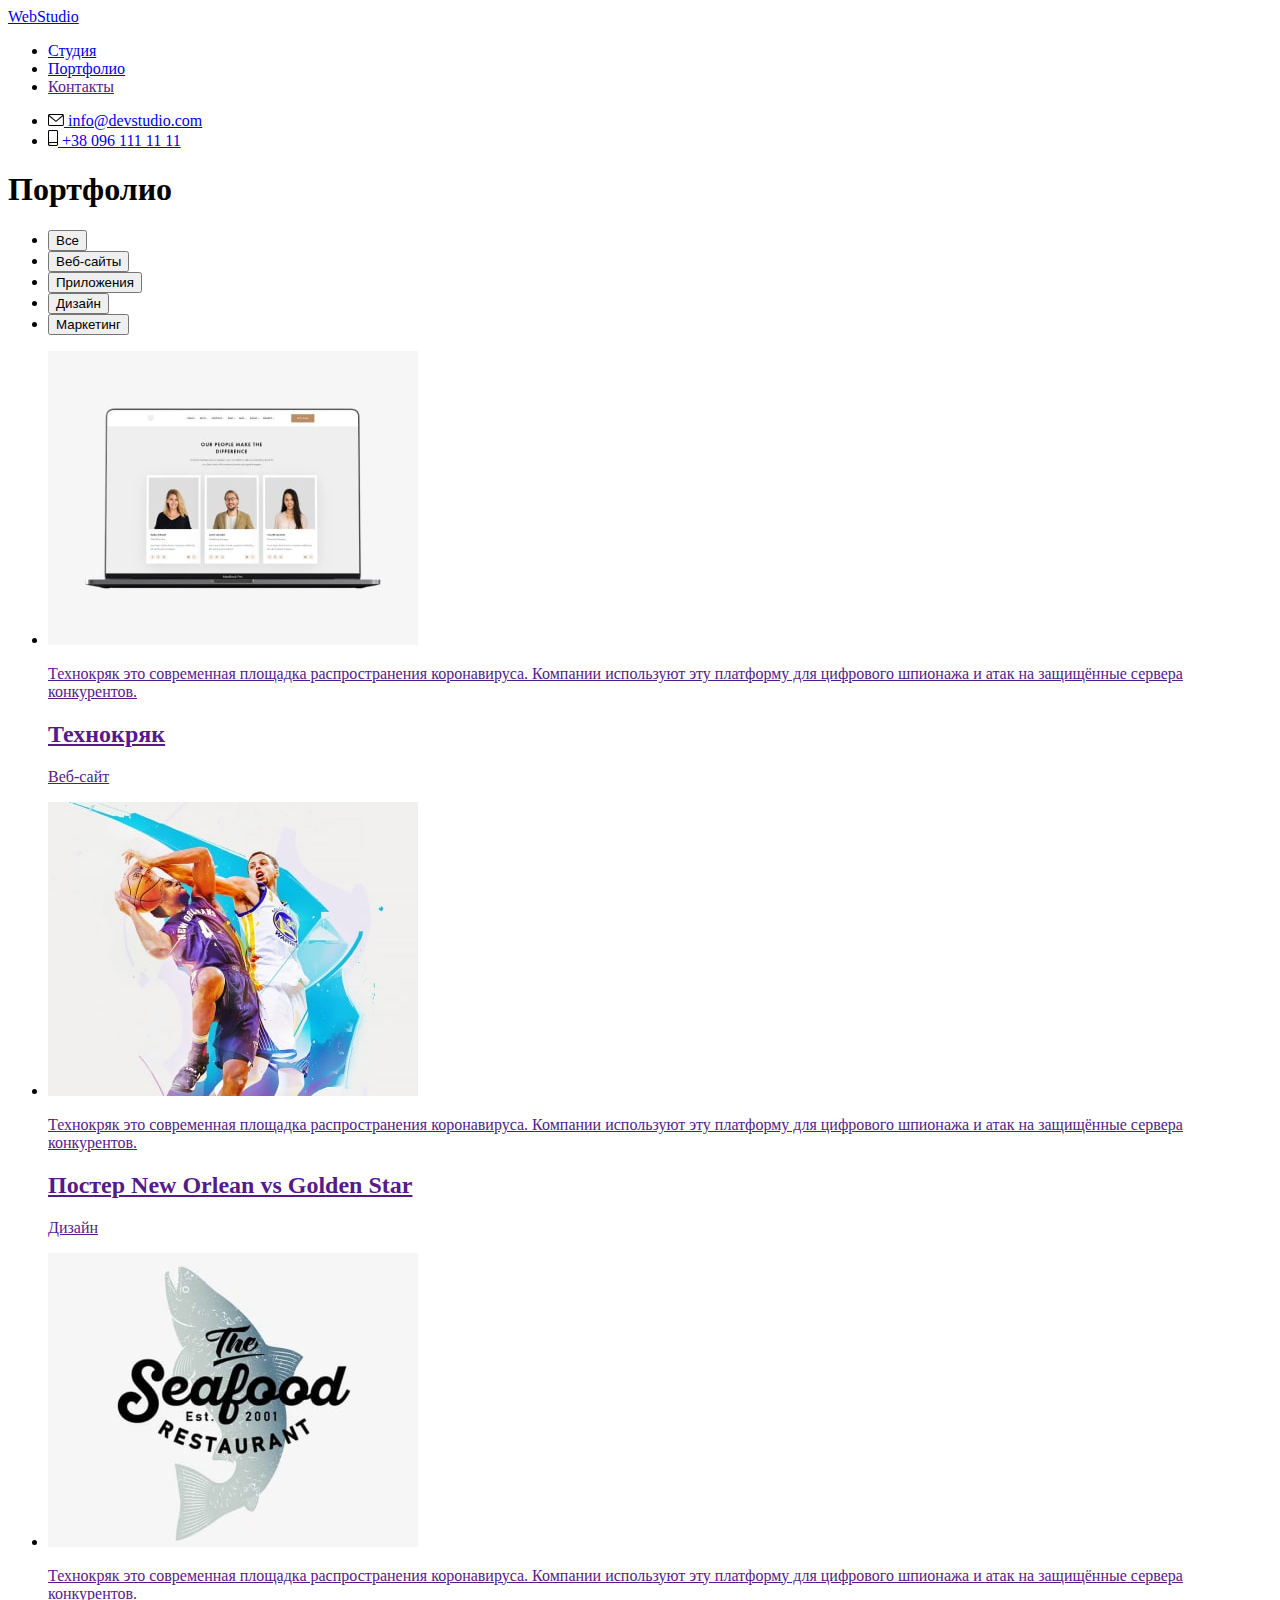
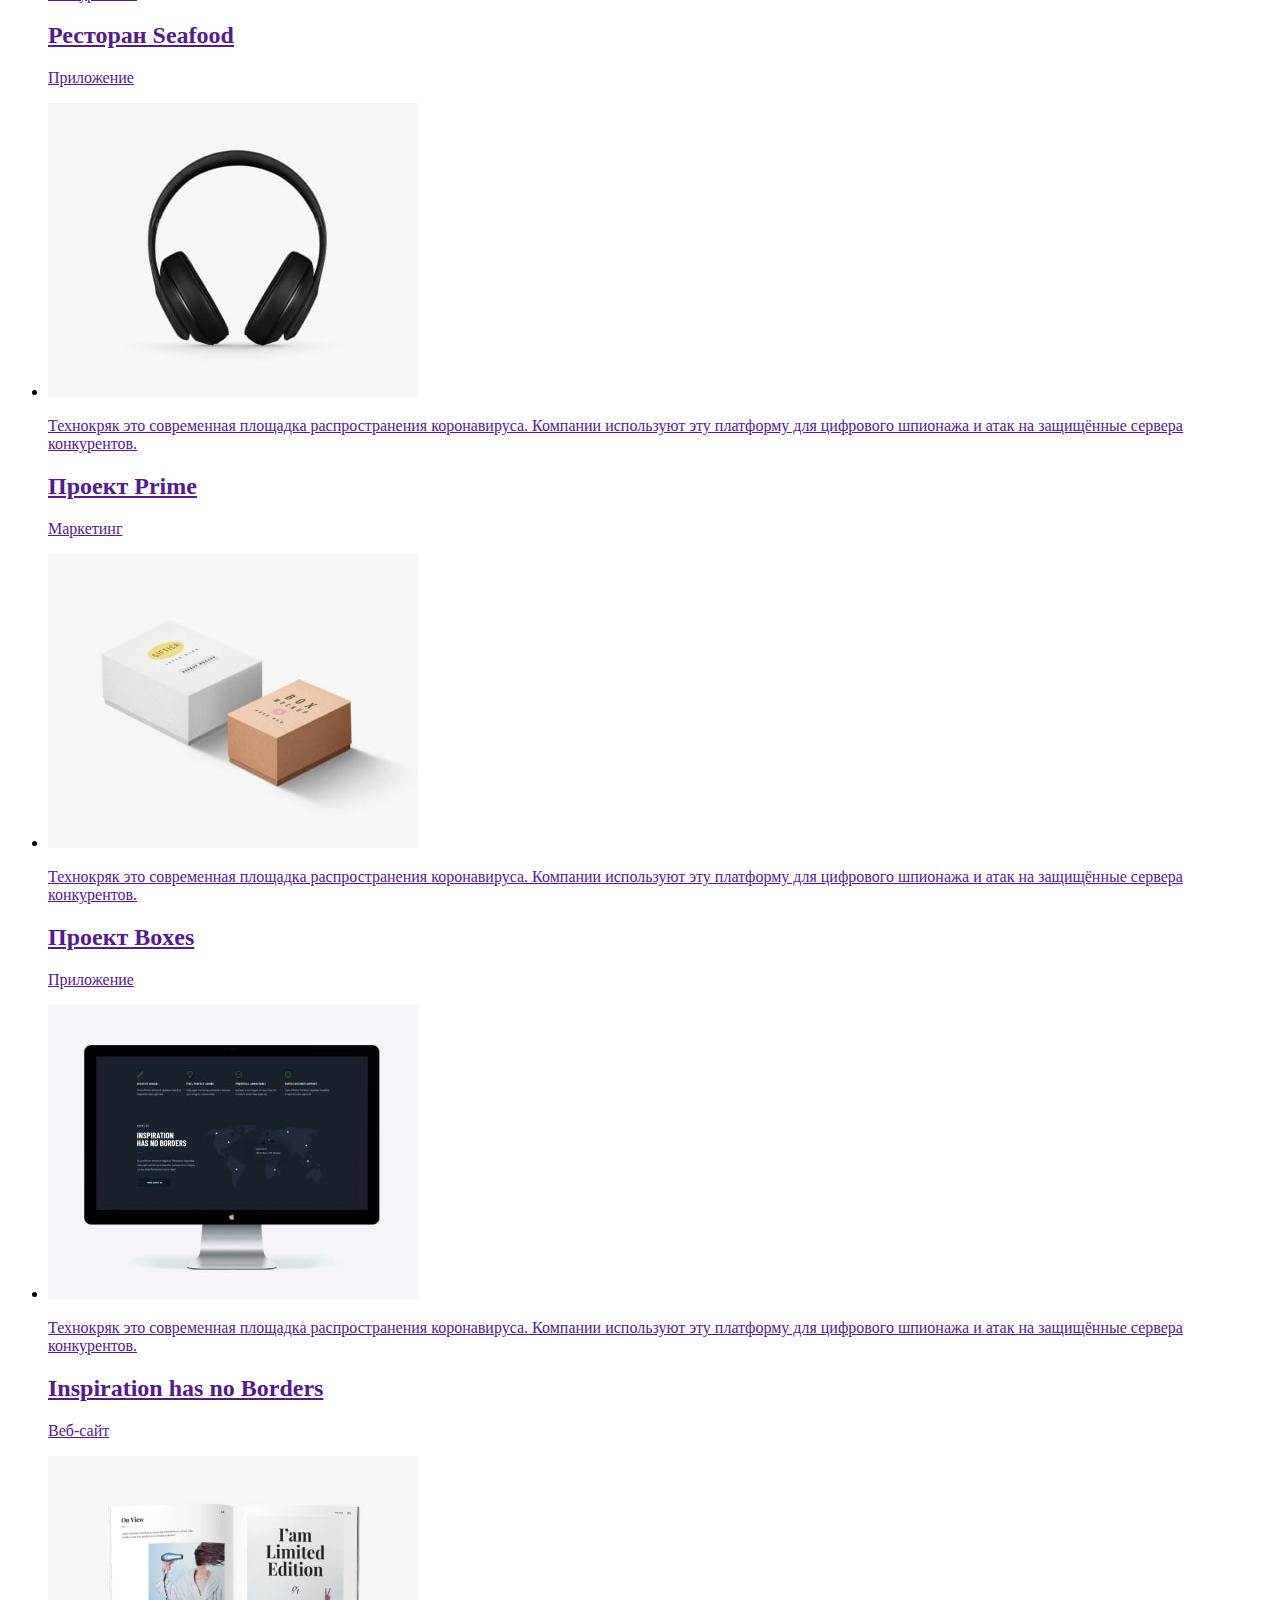
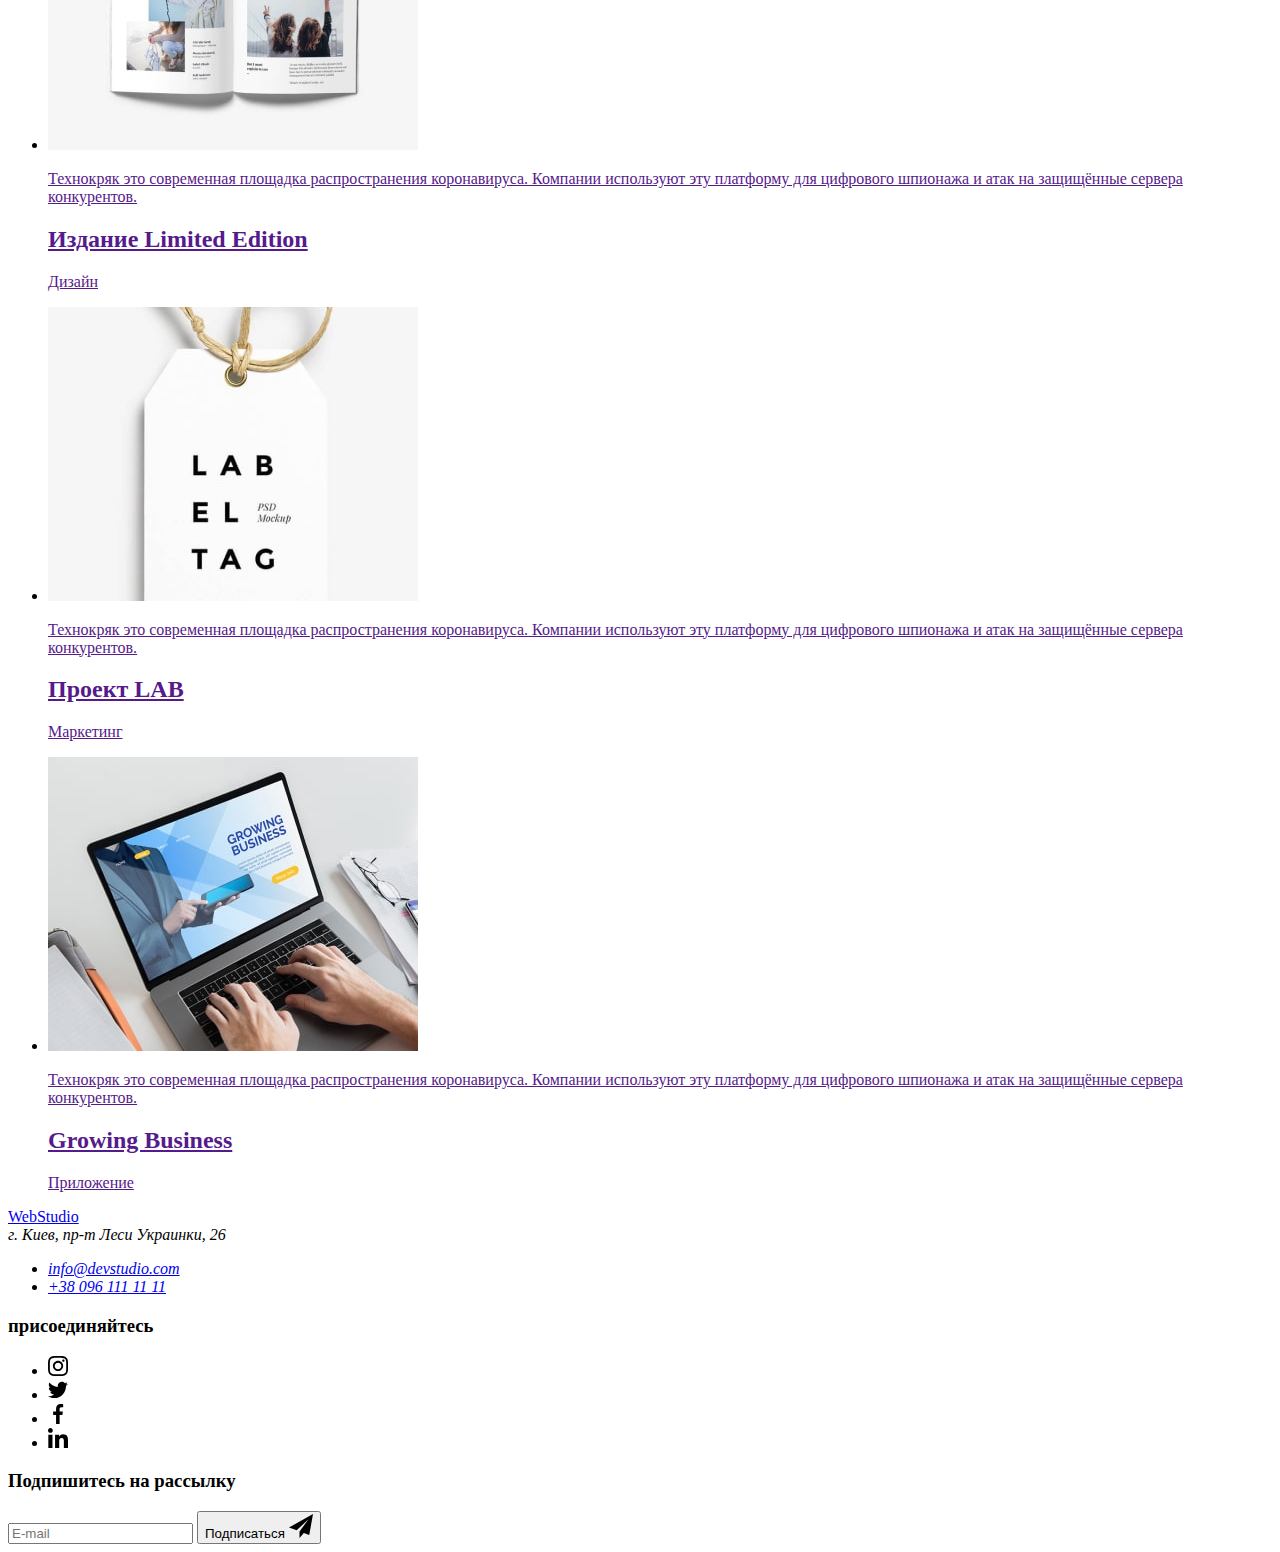
==== portfolio.html @ a26285d7 "Добавляет разметку макета" ====
<!DOCTYPE html>
<html lang="ru">

<head>
    <meta charset="UTF-8">
    <meta http-equiv="X-UA-Compatible" content="IE=edge">
    <meta name="viewport" content="width=device-width, initial-scale=1.0">
    <title>Portfolio</title>
    <link rel="stylesheet" href="https://cdnjs.cloudflare.com/ajax/libs/modern-normalize/1.1.0/modern-normalize.min.css"
        integrity="sha512-wpPYUAdjBVSE4KJnH1VR1HeZfpl1ub8YT/NKx4PuQ5NmX2tKuGu6U/JRp5y+Y8XG2tV+wKQpNHVUX03MfMFn9Q=="
        crossorigin="anonymous" referrerpolicy="no-referrer" />
    <link rel="preconnect" href="https://fonts.googleapis.com">
    <link rel="preconnect" href="https://fonts.gstatic.com" crossorigin>
    <link
        href="https://fonts.googleapis.com/css2?family=Raleway:wght@700&family=Roboto:wght@400;500;700;900&display=swap"
        rel="stylesheet">
    <link rel="stylesheet" href="./css/main.min.css">
</head>

<body>
    <!-- Шапка страницы -->
    <header class="header">
        <div class="container main-nav">
            <nav class="nav main-nav">
                <a class="logo link" lang="en" href="/"><span class="logo-web">Web</span>Studio</a>
                <ul class="site-nav link list">
                    <li class="site-nav__item"><a class="site-nav__link link " href="./index.html">Студия</a></li>
                    <li class="site-nav__item"><a class="site-nav__link link current" href="./portfolio.html">Портфолио</a></li>
                    <li class="site-nav__item"><a class="site-nav__link link" href="">Контакты</a></li>
                </ul>
            </nav>
            <ul class="contacts link list">
                <li class="contacts__item"><a class="contacts__link link" href="mailto:info@devstudio.com">
                        <svg class="contacts__icon" width="16" height="12">
                            <use href="./images/icons.svg#icon-mail"></use>
                        </svg>
                        info@devstudio.com</a></li>
                <li class="contacts__item"><a class="contacts__link link" href="tel:+380961111111">
                        <svg class="contacts__icon" width="10" height="16">
                            <use href="./images/icons.svg#icon-tel"></use>
                        </svg>
                        +38 096 111 11 11</a></li>
            </ul>
        </div>
    </header>

    <!-- Main Portfolio -->
    <main>
        <section class="section-portfolio">
            <div class="container">
                <h1 class="section-title visually-hidden">Портфолио</h1>
                <ul class="filter link list">
                    <li class="filter__item">
                        <button class="filter__btn current-btn" type="button">Все</button>
                    </li>

                    <li class="filter__item">
                        <button class="filter__btn" type="button">Веб-сайты</button>
                    </li>

                    <li class="filter__item">
                        <button class="filter__btn" type="button">Приложения</button>
                    </li>

                    <li class="filter__item">
                        <button class="filter__btn" type="button">Дизайн</button>
                    </li>

                    <li class="filter__item">
                        <button class="filter__btn" type="button">Маркетинг</button>
                    </li>
                </ul>

                <ul class="portfolio list">
                    <li class="portfolio__item">
                        <a class="portfolio__link link" href="">
                            <div class="portfolio__overlay">
                                <img src="./images/portfolio-1.jpg" alt="Ноутбук" width="370" height="294">
                                <p class="portfolio__overlay-text">Технокряк это современная площадка распространения
                                    коронавируса. Компании используют эту платформу для цифрового
                                    шпионажа и атак на защищённые сервера конкурентов.</p>
                            </div>
                            <div class="portfolio__text">
                                <h2 class="portfolio__item-title">Технокряк</h2>
                                <p class="portfolio__item-text">Веб-сайт</p>
                            </div>
                        </a>
                    </li>

                    <li class="portfolio__item">
                        <a class="portfolio__link link" href="">
                            <div class="portfolio__overlay">
                                <img src="./images/portfolio-2.jpg" alt="Ноутбук" width="370" height="294">
                                <p class="portfolio__overlay-text">Технокряк это современная площадка распространения
                                    коронавируса. Компании
                                    используют эту платформу для цифрового
                                    шпионажа и атак на защищённые сервера конкурентов.</p>
                            </div>
                            <div class="portfolio__text">
                                <h2 class="portfolio__item-title">Постер New Orlean vs Golden Star</h2>
                                <p class="portfolio__item-text">Дизайн</p>
                            </div>
                        </a>
                    </li>

                    <li class="portfolio__item">
                        <a class="portfolio__link link" href="">
                            <div class="portfolio__overlay">
                                <img src="./images/portfolio-3.jpg" alt="Ноутбук" width="370" height="294">
                                <p class="portfolio__overlay-text">Технокряк это современная площадка распространения
                                    коронавируса. Компании
                                    используют эту платформу для цифрового
                                    шпионажа и атак на защищённые сервера конкурентов.</p>
                            </div>
                            <div class="portfolio__text">
                                <h2 class="portfolio__item-title">Ресторан Seafood</h2>
                                <p class="portfolio__item-text">Приложение</p>
                            </div>
                        </a>
                    </li>

                    <li class="portfolio__item">
                        <a class="portfolio__link link" href="">
                            <div class="portfolio__overlay">
                                <img src="./images/portfolio-4.jpg" alt="Ноутбук" width="370" height="294">
                                <p class="portfolio__overlay-text">Технокряк это современная площадка распространения
                                    коронавируса. Компании
                                    используют эту платформу для цифрового
                                    шпионажа и атак на защищённые сервера конкурентов.</p>
                            </div>
                            <div class="portfolio__text">
                                <h2 class="portfolio__item-title">Проект Prime</h2>
                                <p class="portfolio__item-text">Маркетинг</p>
                            </div>
                        </a>
                    </li>

                    <li class="portfolio__item">
                        <a class="portfolio__link link" href="">
                            <div class="portfolio__overlay">
                                <img src="./images/portfolio-5.jpg" alt="Ноутбук" width="370" height="294">
                                <p class="portfolio__overlay-text">Технокряк это современная площадка распространения
                                    коронавируса. Компании
                                    используют эту платформу для цифрового
                                    шпионажа и атак на защищённые сервера конкурентов.</p>
                            </div>
                            <div class="portfolio__text">
                                <h2 class="portfolio__item-title">Проект Boxes</h2>
                                <p class="portfolio__item-text">Приложение</p>
                            </div>
                        </a>
                    </li>

                    <li class="portfolio__item">
                        <a class="portfolio__link link" href="">
                            <div class="portfolio__overlay">
                                <img src="./images/portfolio-6.jpg" alt="Ноутбук" width="370" height="294">
                                <p class="portfolio__overlay-text">Технокряк это современная площадка распространения
                                    коронавируса. Компании
                                    используют эту платформу для цифрового
                                    шпионажа и атак на защищённые сервера конкурентов.</p>
                            </div>
                            <div class="portfolio__text">
                                <h2 class="portfolio__item-title" lang="en">Inspiration has no Borders</h2>
                                <p class="portfolio__item-text">Веб-сайт</p>
                            </div>
                        </a>
                    </li>

                    <li class="portfolio__item">
                        <a class="portfolio__link link" href="">
                            <div class="portfolio__overlay">
                                <img src="./images/portfolio-7.jpg" alt="Ноутбук" width="370" height="294">
                                <p class="portfolio__overlay-text">Технокряк это современная площадка распространения
                                    коронавируса. Компании
                                    используют эту платформу для цифрового
                                    шпионажа и атак на защищённые сервера конкурентов.</p>
                            </div>
                            <div class="portfolio__text">
                                <h2 class="portfolio__item-title">Издание Limited Edition</h2>
                                <p class="portfolio__item-text">Дизайн</p>
                            </div>
                        </a>
                    </li>

                    <li class="portfolio__item">
                        <a class="portfolio__link link" href="">
                            <div class="portfolio__overlay">
                                <img src="./images/portfolio-8.jpg" alt="Ноутбук" width="370" height="294">
                                <p class="portfolio__overlay-text">Технокряк это современная площадка распространения
                                    коронавируса. Компании
                                    используют эту платформу для цифрового
                                    шпионажа и атак на защищённые сервера конкурентов.</p>
                            </div>
                            <div class="portfolio__text">
                                <h2 class="portfolio__item-title">Проект LAB</h2>
                                <p class="portfolio__item-text">Маркетинг</p>
                            </div>
                        </a>
                    </li>

                    <li class="portfolio__item">
                        <a class="portfolio__link link" href="">
                            <div class="portfolio__overlay">
                                <img src="./images/portfolio-9.jpg" alt="Ноутбук" width="370" height="294">
                                <p class="portfolio__overlay-text">Технокряк это современная площадка распространения
                                    коронавируса. Компании
                                    используют эту платформу для цифрового
                                    шпионажа и атак на защищённые сервера конкурентов.</p>
                            </div>
                            <div class="portfolio__text">
                                <h2 class="portfolio__item-title" lang="en">Growing Business</h2>
                                <p class="portfolio__item-text">Приложение</p>
                            </div>
                        </a>
                    </li>
                </ul>
            </div>
        </section>
    </main>

    <!-- Футер -->
    <footer class="footer">
        <div class="container-footer">
            <div class="footer-left">
                <a class="footer-logo link" lang="en" href="/"><span class="logo-web">Web</span><span
                        class="logo-studio">Studio</span></a>
                <address class="address">г. Киев, пр-т Леси Украинки, 26
                    <ul class="address-list list">
                        <li class="address-list__item"><a class="address__link link"
                                href="mailto:info@devstudio.com">info@devstudio.com</a></li>
                        <li class="address-list__item"><a class="address__link link" href="tel:+380961111111">+38 096 111 11
                                11</a>
                        </li>
                    </ul>
                </address>
            </div>
    
            <!-- Присоединяйтесь -->
            <div class="footer-socials">
                <h3 class="footer-socials-title">присоединяйтесь</h3>
                <ul class="footer-socials__list list">
                    <li class="footer-socials__item">
                        <a href="" class="footer-socials__link link">
                            <svg class="footer-socials__icon" width="20" height="20">
                                <use href="./images/icons.svg#icon-instagram"></use>
                            </svg>
                        </a>
                    </li>
                    <li class="footer-socials__item">
                        <a href="" class="footer-socials__link link">
                            <svg class="footer-socials__icon" width="20" height="20">
                                <use href="./images/icons.svg#icon-twitter"></use>
                            </svg>
                        </a>
                    </li>
                    <li class="footer-socials__item">
                        <a href="" class="footer-socials__link link">
                            <svg class="footer-socials__icon" width="20" height="20">
                                <use href="./images/icons.svg#icon-facebook"></use>
                            </svg>
                        </a>
                    </li>
                    <li class="footer-socials__item">
                        <a href="" class="footer-socials__link link">
                            <svg class="footer-socials__icon" width="20" height="20">
                                <use href="./images/icons.svg#icon-linkedin"></use>
                            </svg>
                        </a>
                    </li>
                </ul>
            </div>
            <div class="subscribe">
                <h3 class="form-title">Подпишитесь на рассылку</h3>
                <form action="#" class="subscribe-form">
                    <input type="email" id="input-email" name="email" placeholder="E-mail" class="subscribe-input">
                    <button class="subscribe-btn" type="submit">Подписаться
                        <svg class="subscribe-icon" width="24" height="24">
                            <use href="./images/icons.svg#icon-telegram"></use>
                        </svg>
                    </button>
                </form>
            </div>
        </div>
    </footer>
</body>

</html>
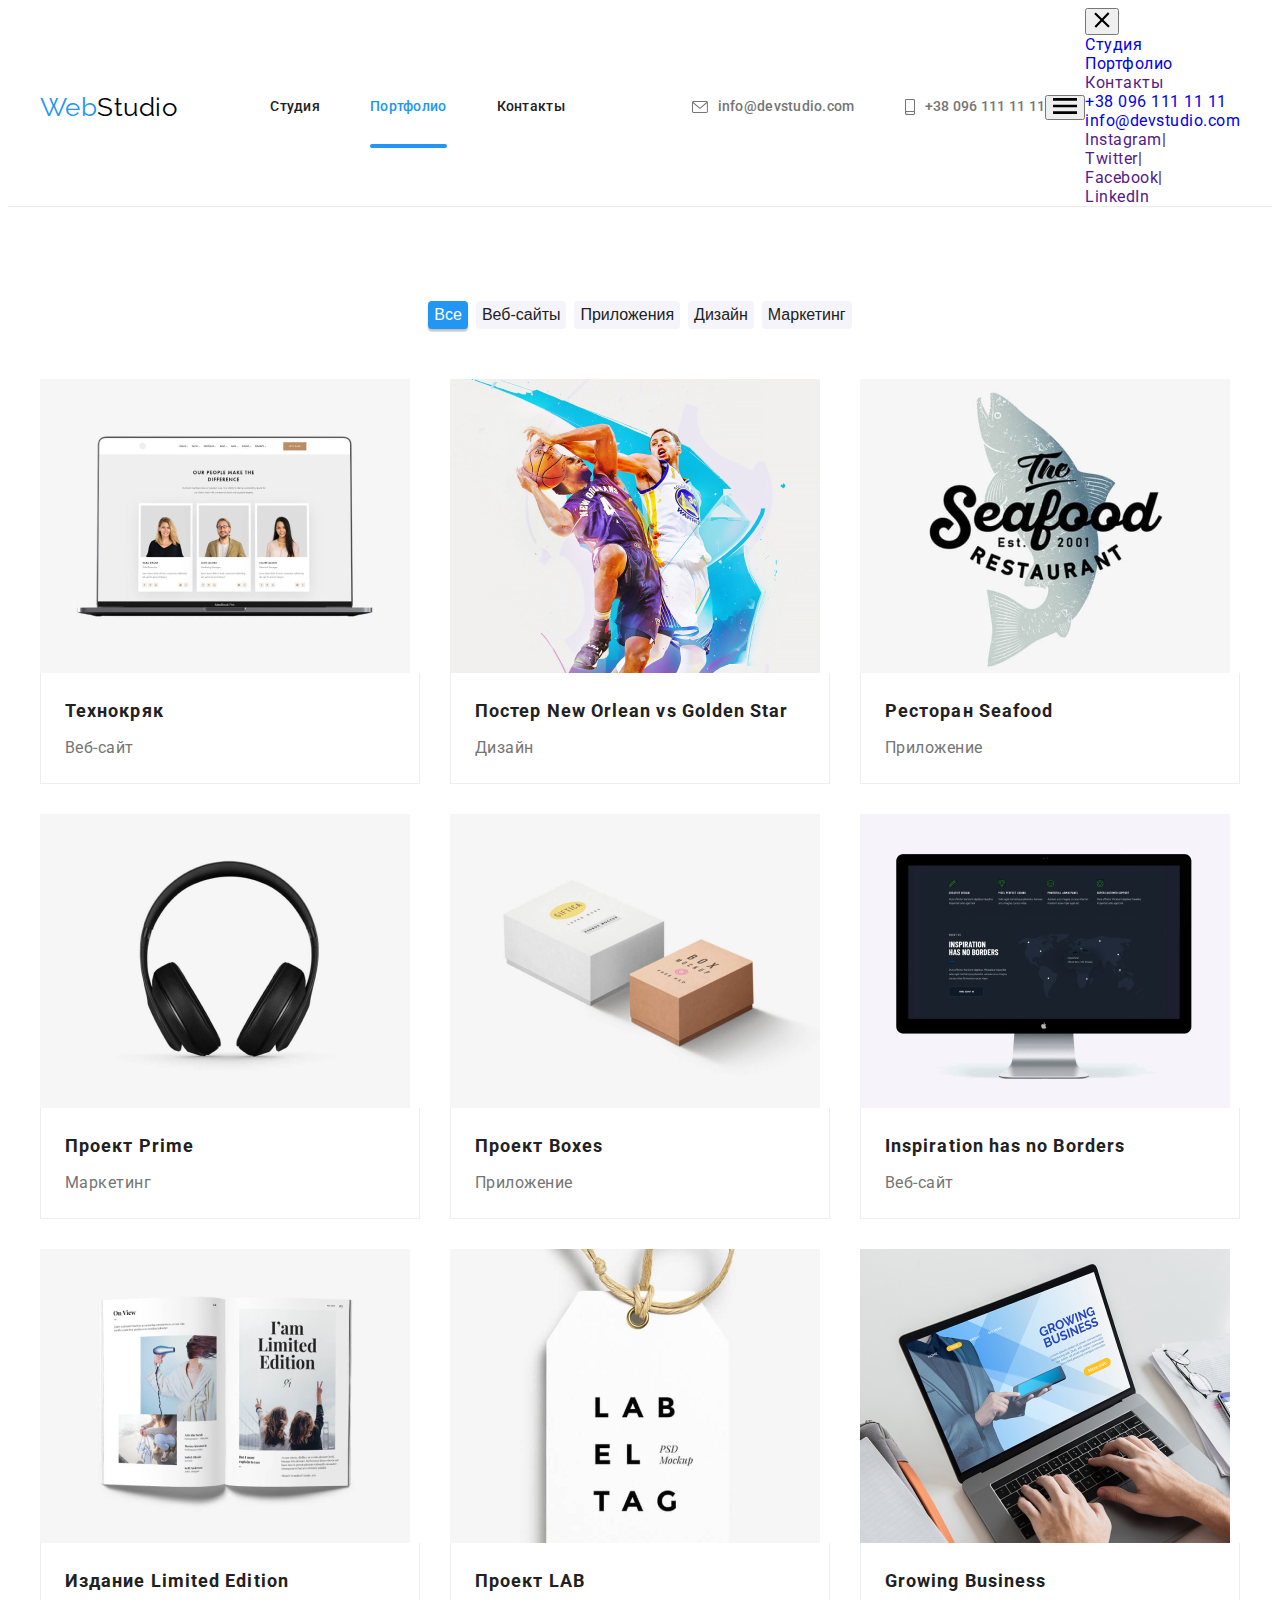
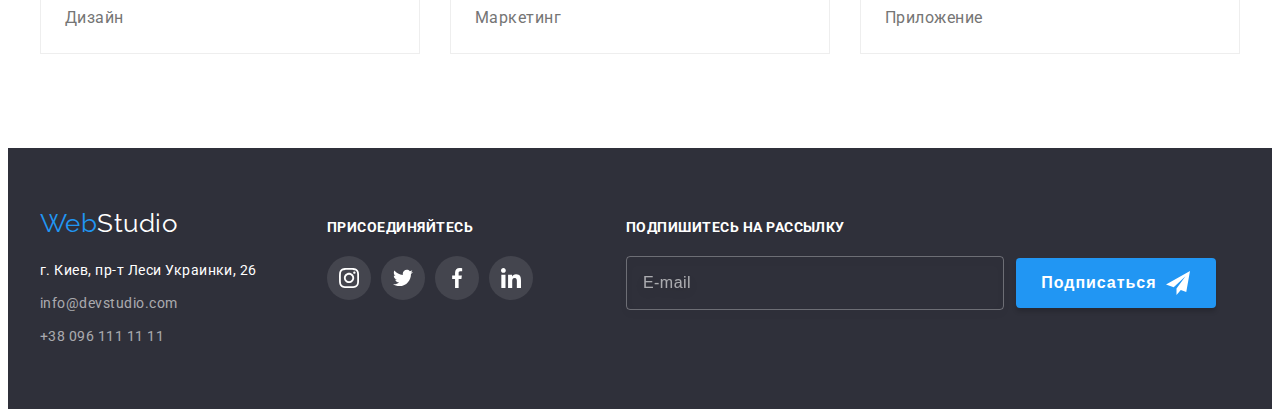
==== commit 05cb1e26: "Добавляет разметку макета" ====
--- a/portfolio.html
+++ b/portfolio.html
@@ -24,7 +24,7 @@
             <nav class="nav main-nav">
                 <a class="logo link" lang="en" href="/"><span class="logo-web">Web</span>Studio</a>
                 <ul class="site-nav link list">
-                    <li class="site-nav__item"><a class="site-nav__link link " href="./index.html">Студия</a></li>
+                    <li class="site-nav__item"><a class="site-nav__link link" href="./index.html">Студия</a></li>
                     <li class="site-nav__item"><a class="site-nav__link link current" href="./portfolio.html">Портфолио</a></li>
                     <li class="site-nav__item"><a class="site-nav__link link" href="">Контакты</a></li>
                 </ul>
@@ -41,6 +41,43 @@
                         </svg>
                         +38 096 111 11 11</a></li>
             </ul>
+            <button class="menu-open" data-menu-open>
+                <svg class="open-icon" width="24" height="16">
+                    <use href="./images/icons.svg#icon-menu"></use>
+                </svg>
+            </button>
+            <div class="mob-menu is-hidden" data-menu>
+                <button class="menu-close" data-menu-close>
+                    <svg class="menu-close-icon" width="18" height="18">
+                        <use href="./images/icons.svg#icon-close"></use>
+                    </svg>
+                </button>
+                <ul class="mob-menu-list link list">
+                    <li class="mob-menu-list__item"><a class="mob-menu-list__link link" href="./index.html">Студия</a></li>
+                    <li class="mob-menu-list__item"><a class="mob-menu-list__link link menu-current" href="./portfolio.html">Портфолио</a></li>
+                    <li class="mob-menu-list__item"><a class="mob-menu-list__link link" href="">Контакты</a></li>
+                </ul>
+                <ul class="mob-menu-contacts link list">
+                    <li class="mob-menu-contacts__item"><a class="mob-menu-contacts__link link" href="tel:+380961111111">+38
+                            096 111 11 11</a></li>
+                    <li class="mob-menu-contacts__item"><a class="mob-menu-contacts__link link"
+                            href="mailto:info@devstudio.com">info@devstudio.com</a></li>
+                </ul>
+                <ul class="mob-menu-socials link list">
+                    <li class="mob-menu-socials__item">
+                        <a href="" class="mob-menu-socials__link link">Instagram<span class="mob-menu-line">|</span></a>
+                    </li>
+                    <li class="mob-menu-socials__item">
+                        <a href="" class="mob-menu-socials__link link">Twitter<span class="mob-menu-line">|</span></a>
+                    </li>
+                    <li class="mob-menu-socials__item">
+                        <a href="" class="mob-menu-socials__link link">Facebook<span class="mob-menu-line">|</span></a>
+                    </li>
+                    <li class="mob-menu-socials__item">
+                        <a href="" class="mob-menu-socials__link link">LinkedIn</a>
+                    </li>
+                </ul>
+            </div>
         </div>
     </header>
 
@@ -51,23 +88,23 @@
                 <h1 class="section-title visually-hidden">Портфолио</h1>
                 <ul class="filter link list">
                     <li class="filter__item">
-                        <button class="filter__btn current-btn" type="button">Все</button>
-                    </li>
-
-                    <li class="filter__item">
-                        <button class="filter__btn" type="button">Веб-сайты</button>
-                    </li>
-
-                    <li class="filter__item">
-                        <button class="filter__btn" type="button">Приложения</button>
-                    </li>
-
-                    <li class="filter__item">
-                        <button class="filter__btn" type="button">Дизайн</button>
-                    </li>
-
-                    <li class="filter__item">
-                        <button class="filter__btn" type="button">Маркетинг</button>
+                        <button class="filter__btn current-btn" type="button"><span class="filter__text">Все</span></button>
+                    </li>
+
+                    <li class="filter__item">
+                        <button class="filter__btn" type="button"><span class="filter__text">Веб-сайты</span></button>
+                    </li>
+
+                    <li class="filter__item">
+                        <button class="filter__btn" type="button"><span class="filter__text">Приложения</span></button>
+                    </li>
+
+                    <li class="filter__item">
+                        <button class="filter__btn" type="button"><span class="filter__text">Дизайн</span></button>
+                    </li>
+
+                    <li class="filter__item">
+                        <button class="filter__btn" type="button"><span class="filter__text">Маркетинг</span></button>
                     </li>
                 </ul>
 
@@ -75,7 +112,15 @@
                     <li class="portfolio__item">
                         <a class="portfolio__link link" href="">
                             <div class="portfolio__overlay">
-                                <img src="./images/portfolio-1.jpg" alt="Ноутбук" width="370" height="294">
+                                <picture>
+                                    <source srcset="./images/portfolio/portfolio-1-des-1x.jpg 1x, ./images/portfolio/portfolio-1-des-2x.jpg 2x" 
+                                        media="(min-width:1200px)">
+                                    <source srcset="./images/portfolio/portfolio-1-tab-1x.jpg 1x, ./images/portfolio/portfolio-1-tab-2x.jpg 2x" 
+                                        media="(min-width:768px)">
+                                    <source srcset="./images/portfolio/portfolio-1-mob-1x.jpg 1x, ./images/portfolio/portfolio-1-mob-2x.jpg 2x" 
+                                        media="(min-width:480px)">
+                                    <img src="./images/portfolio/portfolio-1-des-1x.jpg" alt="Ноутбук">
+                                </picture>
                                 <p class="portfolio__overlay-text">Технокряк это современная площадка распространения
                                     коронавируса. Компании используют эту платформу для цифрового
                                     шпионажа и атак на защищённые сервера конкурентов.</p>
@@ -90,7 +135,15 @@
                     <li class="portfolio__item">
                         <a class="portfolio__link link" href="">
                             <div class="portfolio__overlay">
-                                <img src="./images/portfolio-2.jpg" alt="Ноутбук" width="370" height="294">
+                                <picture>
+                                    <source srcset="./images/portfolio/portfolio-2-des-1x.jpg 1x, ./images/portfolio/portfolio-2-des-2x.jpg 2x"
+                                        media="(min-width:1200px)">
+                                    <source srcset="./images/portfolio/portfolio-2-tab-1x.jpg 1x, ./images/portfolio/portfolio-2-tab-2x.jpg 2x"
+                                        media="(min-width:768px)">
+                                    <source srcset="./images/portfolio/portfolio-2-mob-1x.jpg 1x, ./images/portfolio/portfolio-2-mob-2x.jpg 2x"
+                                        media="(min-width:480px)">
+                                    <img src="./images/portfolio/portfolio-2-des-1x.jpg" alt="Постер">
+                                </picture>
                                 <p class="portfolio__overlay-text">Технокряк это современная площадка распространения
                                     коронавируса. Компании
                                     используют эту платформу для цифрового
@@ -106,7 +159,15 @@
                     <li class="portfolio__item">
                         <a class="portfolio__link link" href="">
                             <div class="portfolio__overlay">
-                                <img src="./images/portfolio-3.jpg" alt="Ноутбук" width="370" height="294">
+                                <picture>
+                                    <source srcset="./images/portfolio/portfolio-3-des-1x.jpg 1x, ./images/portfolio/portfolio-3-des-2x.jpg 2x"
+                                        media="(min-width:1200px)">
+                                    <source srcset="./images/portfolio/portfolio-3-tab-1x.jpg 1x, ./images/portfolio/portfolio-3-tab-2x.jpg 2x"
+                                        media="(min-width:768px)">
+                                    <source srcset="./images/portfolio/portfolio-3-mob-1x.jpg 1x, ./images/portfolio/portfolio-3-mob-2x.jpg 2x"
+                                        media="(min-width:480px)">
+                                    <img src="./images/portfolio/portfolio-3-des-1x.jpg" alt="Ресторан Seafood">
+                                </picture>
                                 <p class="portfolio__overlay-text">Технокряк это современная площадка распространения
                                     коронавируса. Компании
                                     используют эту платформу для цифрового
@@ -122,7 +183,15 @@
                     <li class="portfolio__item">
                         <a class="portfolio__link link" href="">
                             <div class="portfolio__overlay">
-                                <img src="./images/portfolio-4.jpg" alt="Ноутбук" width="370" height="294">
+                                <picture>
+                                    <source srcset="./images/portfolio/portfolio-4-des-1x.jpg 1x, ./images/portfolio/portfolio-4-des-2x.jpg 2x"
+                                        media="(min-width:1200px)">
+                                    <source srcset="./images/portfolio/portfolio-4-tab-1x.jpg 1x, ./images/portfolio/portfolio-4-tab-2x.jpg 2x"
+                                        media="(min-width:768px)">
+                                    <source srcset="./images/portfolio/portfolio-4-mob-1x.jpg 1x, ./images/portfolio/portfolio-4-mob-2x.jpg 2x"
+                                        media="(min-width:480px)">
+                                    <img src="./images/portfolio/portfolio-4-des-1x.jpg" alt="Наушники">
+                                </picture>
                                 <p class="portfolio__overlay-text">Технокряк это современная площадка распространения
                                     коронавируса. Компании
                                     используют эту платформу для цифрового
@@ -138,7 +207,15 @@
                     <li class="portfolio__item">
                         <a class="portfolio__link link" href="">
                             <div class="portfolio__overlay">
-                                <img src="./images/portfolio-5.jpg" alt="Ноутбук" width="370" height="294">
+                                <picture>
+                                    <source srcset="./images/portfolio/portfolio-5-des-1x.jpg 1x, ./images/portfolio/portfolio-5-des-2x.jpg 2x"
+                                        media="(min-width:1200px)">
+                                    <source srcset="./images/portfolio/portfolio-5-tab-1x.jpg 1x, ./images/portfolio/portfolio-5-tab-2x.jpg 2x"
+                                        media="(min-width:768px)">
+                                    <source srcset="./images/portfolio/portfolio-5-mob-1x.jpg 1x, ./images/portfolio/portfolio-5-mob-2x.jpg 2x"
+                                        media="(min-width:480px)">
+                                    <img src="./images/portfolio/portfolio-5-des-1x.jpg" alt="Коробки">
+                                </picture>
                                 <p class="portfolio__overlay-text">Технокряк это современная площадка распространения
                                     коронавируса. Компании
                                     используют эту платформу для цифрового
@@ -154,7 +231,15 @@
                     <li class="portfolio__item">
                         <a class="portfolio__link link" href="">
                             <div class="portfolio__overlay">
-                                <img src="./images/portfolio-6.jpg" alt="Ноутбук" width="370" height="294">
+                                <picture>
+                                    <source srcset="./images/portfolio/portfolio-6-des-1x.jpg 1x, ./images/portfolio/portfolio-6-des-2x.jpg 2x"
+                                        media="(min-width:1200px)">
+                                    <source srcset="./images/portfolio/portfolio-6-tab-1x.jpg 1x, ./images/portfolio/portfolio-6-tab-2x.jpg 2x"
+                                        media="(min-width:768px)">
+                                    <source srcset="./images/portfolio/portfolio-6-mob-1x.jpg 1x, ./images/portfolio/portfolio-6-mob-2x.jpg 2x"
+                                        media="(min-width:480px)">
+                                    <img src="./images/portfolio/portfolio-6-des-1x.jpg" alt="Монитор">
+                                </picture>
                                 <p class="portfolio__overlay-text">Технокряк это современная площадка распространения
                                     коронавируса. Компании
                                     используют эту платформу для цифрового
@@ -170,7 +255,15 @@
                     <li class="portfolio__item">
                         <a class="portfolio__link link" href="">
                             <div class="portfolio__overlay">
-                                <img src="./images/portfolio-7.jpg" alt="Ноутбук" width="370" height="294">
+                                <picture>
+                                    <source srcset="./images/portfolio/portfolio-7-des-1x.jpg 1x, ./images/portfolio/portfolio-7-des-2x.jpg 2x"
+                                        media="(min-width:1200px)">
+                                    <source srcset="./images/portfolio/portfolio-7-tab-1x.jpg 1x, ./images/portfolio/portfolio-7-tab-2x.jpg 2x"
+                                        media="(min-width:768px)">
+                                    <source srcset="./images/portfolio/portfolio-7-mob-1x.jpg 1x, ./images/portfolio/portfolio-7-mob-2x.jpg 2x"
+                                        media="(min-width:480px)">
+                                    <img src="./images/portfolio/portfolio-7-des-1x.jpg" alt="Журнал">
+                                </picture>
                                 <p class="portfolio__overlay-text">Технокряк это современная площадка распространения
                                     коронавируса. Компании
                                     используют эту платформу для цифрового
@@ -182,11 +275,18 @@
                             </div>
                         </a>
                     </li>
-
-                    <li class="portfolio__item">
-                        <a class="portfolio__link link" href="">
-                            <div class="portfolio__overlay">
-                                <img src="./images/portfolio-8.jpg" alt="Ноутбук" width="370" height="294">
+                    <li class="portfolio__item">
+                        <a class="portfolio__link link" href="">
+                            <div class="portfolio__overlay">
+                                <picture>
+                                    <source srcset="./images/portfolio/portfolio-8-des-1x.jpg 1x, ./images/portfolio/portfolio-8-des-2x.jpg 2x"
+                                        media="(min-width:1200px)">
+                                    <source srcset="./images/portfolio/portfolio-8-tab-1x.jpg 1x, ./images/portfolio/portfolio-8-tab-2x.jpg 2x"
+                                        media="(min-width:768px)">
+                                    <source srcset="./images/portfolio/portfolio-8-mob-1x.jpg 1x, ./images/portfolio/portfolio-8-mob-2x.jpg 2x"
+                                        media="(min-width:480px)">
+                                    <img src="./images/portfolio/portfolio-8-des-1x.jpg" alt="Бирка">
+                                </picture>
                                 <p class="portfolio__overlay-text">Технокряк это современная площадка распространения
                                     коронавируса. Компании
                                     используют эту платформу для цифрового
@@ -202,7 +302,15 @@
                     <li class="portfolio__item">
                         <a class="portfolio__link link" href="">
                             <div class="portfolio__overlay">
-                                <img src="./images/portfolio-9.jpg" alt="Ноутбук" width="370" height="294">
+                                <picture>
+                                    <source srcset="./images/portfolio/portfolio-9-des-1x.jpg 1x, ./images/portfolio/portfolio-9-des-2x.jpg 2x"
+                                        media="(min-width:1200px)">
+                                    <source srcset="./images/portfolio/portfolio-9-tab-1x.jpg 1x, ./images/portfolio/portfolio-9-tab-2x.jpg 2x"
+                                        media="(min-width:768px)">
+                                    <source srcset="./images/portfolio/portfolio-9-mob-1x.jpg 1x, ./images/portfolio/portfolio-9-mob-2x.jpg 2x"
+                                        media="(min-width:480px)">
+                                    <img src="./images/portfolio/portfolio-9-des-1x.jpg" alt="Ноутбук">
+                                </picture>
                                 <p class="portfolio__overlay-text">Технокряк это современная площадка распространения
                                     коронавируса. Компании
                                     используют эту платформу для цифрового
@@ -283,6 +391,7 @@
             </div>
         </div>
     </footer>
+    <script src="js/mobile-menu.js"></script>
 </body>
 
 </html>--- a/css/main.min.css
+++ b/css/main.min.css
@@ -0,0 +1,2 @@
+:root{--first-text-color: #000000;--second-text-color: #2196f3;--third-text-color: #212121;--fourth-text-color: #ffffff;--fifth-text-color: #757575}.visually-hidden{position:absolute;width:1px;height:1px;margin:-1px;border:0;padding:0;white-space:nowrap;clip-path:inset(100%);clip:rect(0 0 0 0);overflow:hidden}body{font-family:Roboto, sans-serif;letter-spacing:0.03em;font-style:normal;font-weight:400;color:#ffffff}p,h1,h2,h3,h4,h5,h6{margin:0}ul{margin-top:0;margin-bottom:0;padding-left:0}img{display:block}.list{list-style:none}.link{text-decoration:none}.container{width:1200px;padding-right:15px;padding-left:15px;margin-left:auto;margin-right:auto}.section{padding-top:94px;padding-bottom:94px}.header{background-color:#ffffff;border-bottom:1px solid #ececec}.logo{margin-right:93px;font-family:Raleway, sans-serif;font-size:26px;line-height:1.19;color:var(--first-text-color)}.logo-web{color:var(--second-text-color)}.main-nav{display:flex;align-items:center}.site-nav{display:flex}.site-nav__item:not(:last-child){margin-right:50px}.site-nav__link{display:block;padding-top:32px;padding-bottom:32px;font-weight:500;font-size:14px;line-height:1.14;letter-spacing:0.02em;color:var(--third-text-color);transition:color 250ms cubic-bezier(0.4, 0, 0.2, 1)}.site-nav__link:hover,.site-nav__link:focus{color:var(--second-text-color)}.link .current{position:relative;color:var(--second-text-color)}.link .current::after{content:'';position:absolute;bottom:-1px;left:0;width:100%;height:4px;background-color:#2196f3;border-radius:2px}.contacts{display:flex;margin-left:auto}.contacts__item:last-child{margin-left:50px}.contacts__link{display:flex;align-items:center}.contacts__link{padding-top:32px;padding-bottom:32px;font-weight:500;font-size:14px;line-height:1.14;letter-spacing:0.02em;color:var(--fifth-text-color);transition:color 250ms cubic-bezier(0.4, 0, 0.2, 1)}.contacts__link:hover,.contacts__link:focus{color:var(--second-text-color)}.contacts__icon{fill:#757575;margin-right:10px;transition:fill 250ms cubic-bezier(0.4, 0, 0.2, 1)}.contacts__item:hover .contacts__icon,.contacts__item:focus .contacts__icon{fill:#2196f3}.hero{background-color:#2f303a;max-width:1600px;padding-top:200px;padding-bottom:200px;margin:auto;text-align:center;background-image:linear-gradient(rgba(47,48,58,0.4), rgba(47,48,58,0.4)),url(../images/hero-bg.jpg);background-repeat:no-repeat;background-position:center;background-size:cover}.hero__title{margin:auto;font-weight:900;font-size:44px;line-height:1.36;letter-spacing:0.06em;text-transform:uppercase;width:696px;height:120px}.section-feature{padding-top:94px}.feature{display:flex}.feature__item{width:270px}.feature__item:not(:last-child){margin-right:30px}.feature__card{display:flex;align-items:center;justify-content:center;margin-bottom:30px;width:270px;height:120px;background:#f5f4fa;border-radius:4px}.feature__title{margin-bottom:10px;font-weight:700;font-size:14px;line-height:1.71;text-transform:uppercase;color:var(--third-text-color)}.feature__text{font-size:14px;line-height:1.71;color:#757575}.work{display:flex}.section-title{margin-bottom:50px}.work__item{position:relative;width:370px}.work__item:not(:last-child){margin-right:30px}.work__overlay{display:flex;justify-content:center;align-items:center;position:absolute;bottom:0;width:100%;height:70px;background:rgba(47,48,58,0.8)}.work__text{font-weight:700;font-size:14px;line-height:1.14;text-align:center;letter-spacing:0.03em;text-transform:uppercase;color:#ffffff}.team{background:#f5f4fa;display:flex}.team__card{background:#ffffff;width:270px;box-shadow:0px 1px 3px rgba(0,0,0,0.12),0px 1px 1px rgba(0,0,0,0.14),0px 2px 1px rgba(0,0,0,0.2);border-radius:0px 0px 4px 4px;text-align:center}.team__card:not(:last-child){margin-right:30px}.team__worker{font-weight:500;font-size:16px;line-height:1.19;color:var(--third-text-color)}.team__position{margin-top:10px;font-size:16px;line-height:1.19;color:var(--fifth-text-color)}.team__text{padding:30px 0}.clients{display:flex;justify-content:center}.clients__item{width:170px;height:92px;border:1px solid #afb1b8;box-sizing:border-box;border-radius:4px;transition:border 250ms cubic-bezier(0.4, 0, 0.2, 1)}.clients__item:not(:last-child){margin-right:30px}.clients__item:hover,.clients__item:focus{border:1px solid #2196f3}.clients__link{width:100%;height:100%;display:flex;align-items:center;justify-content:center}.clients__icon{fill:#afb1b8;transition:fill 250ms cubic-bezier(0.4, 0, 0.2, 1)}.clients__item:hover .clients__icon,.clients__item:focus .clients__icon{fill:#2196f3}.footer{background:#2f303a;margin:auto;padding-top:60px;padding-bottom:60px}.container-footer{width:1200px;padding-right:15px;padding-left:15px;margin-left:auto;margin-right:auto;display:flex;align-items:baseline}.footer-left{display:block}.footer-logo{margin-top:60px;margin-bottom:20px;font-family:Raleway, sans-serif;font-size:26px;line-height:1.19;color:var(--first-text-color)}.logo-studio{color:var(--fourth-text-color)}.address{margin-top:20px;margin-right:70px;font-size:14px;line-height:1.71;font-style:normal}.address-list__item{margin-top:9px}.address__link{font-size:14px;line-height:1.71;color:rgba(255,255,255,0.6);font-style:normal;transition:color 250ms cubic-bezier(0.4, 0, 0.2, 1)}.address__link:hover,.address__link:focus{color:var(--second-text-color)}.footer-socials-title{font-size:14px;line-height:1.14;text-transform:uppercase;color:#ffffff;margin-bottom:20px}.footer-socials__list{display:flex;justify-content:center}.footer-socials__item{width:44px;height:44px}.footer-socials__item:not(:last-child){margin-right:10px}.footer-socials__link{width:100%;height:100%;display:flex;align-items:center;justify-content:center;border-radius:50%;background-color:rgba(255,255,255,0.1);transition:background-color 250ms cubic-bezier(0.4, 0, 0.2, 1)}.footer-socials__link:hover,.footer-socials__link:focus{background-color:#2196f3}.footer-socials__icon{fill:#fff}.subscribe{margin-left:93px}.form-title{font-size:14px;line-height:1.14;text-transform:uppercase;color:#ffffff;margin-bottom:20px}.subscribe-form{display:flex;align-items:center;justify-content:center}.subscribe-input{width:358px;height:50px;border:1px solid rgba(255,255,255,0.3);filter:drop-shadow(0px 4px 4px rgba(0,0,0,0.15));border-radius:4px;background:transparent;margin-right:12px;padding-left:16px;color:#ffffff}.subscribe-input:focus{outline:none}.subscribe-input::placeholder{font-size:16px;line-height:1.25;display:flex;align-items:center;letter-spacing:0.03em;color:rgba(255,255,255,0.6)}.subscribe-btn{display:flex;justify-content:center;align-items:center;background-color:#2196f3;color:var(--fourth-text-color);font-weight:700;font-size:16px;line-height:1.87;letter-spacing:0.06em;width:200px;height:50px;cursor:pointer;border-width:0;box-shadow:0px 4px 4px rgba(0,0,0,0.15);border-radius:4px;transition:background-color 250ms cubic-bezier(0.4, 0, 0.2, 1)}.subscribe-btn:hover,.subscribe-btn:focus{background-color:#188ce8}.subscribe-icon{fill:#ffffff;margin-left:10px}.section-portfolio{padding-top:94px;padding-bottom:94px}.portfolio{display:flex;flex-wrap:wrap;margin-top:-30px;margin-left:-30px}.portfolio__item{background:#ffffff;flex-basis:calc(100% / 3 - 30px);margin-top:30px;margin-left:30px;width:370px}.portfolio__link{display:block;transition:box-sizing 250ms cubic-bezier(0.4, 0, 0.2, 1),box-shadow 250ms cubic-bezier(0.4, 0, 0.2, 1)}.portfolio__link:hover,.portfolio__link:focus{box-sizing:border-box;box-shadow:0px 1px 1px rgba(0,0,0,0.12),0px 4px 4px rgba(0,0,0,0.06),1px 4px 6px rgba(0,0,0,0.16)}.portfolio__link:hover .portfolio__overlay-text,.portfolio__link:focus .portfolio__overlay-text{transform:translateY(0%)}.portfolio__overlay{position:relative;overflow:hidden}.portfolio__overlay-text{position:absolute;width:100%;height:100%;bottom:0;padding:63px 24px;font-size:18px;line-height:1.56;letter-spacing:0.03em;color:#ffffff;background-color:rgba(33,150,243,0.9);transform:translateY(100%);transition:transform 250ms cubic-bezier(0.4, 0, 0.2, 1)}.portfolio__text{padding:20px 24px 20px 24px;border-right:1px solid #eeeeee;border-bottom:1px solid #eeeeee;border-left:1px solid #eeeeee}.portfolio__item-title{font-weight:700;font-size:18px;line-height:2;letter-spacing:0.06em;color:var(--third-text-color)}.portfolio__item-text{margin-top:4px;font-size:16px;line-height:1.88;color:var(--fifth-text-color)}.btn{margin-top:30px;background-color:#2196f3;color:var(--fourth-text-color);font-weight:700;font-size:16px;line-height:1.87;letter-spacing:0.06em;width:200px;height:50px;cursor:pointer;border-width:0;box-shadow:0px 4px 4px rgba(0,0,0,0.15);border-radius:4px;transition:background-color 250ms cubic-bezier(0.4, 0, 0.2, 1)}.btn:hover,.btn:focus{background-color:#188ce8}.section-title{font-weight:700;font-size:36px;line-height:1.17;text-align:center;color:var(--third-text-color)}.socials{display:flex;justify-content:center;margin-top:16px}.socials__item{width:44px;height:44px}.socials__item:not(:last-child){margin-right:10px}.socials__link{width:100%;height:100%;display:flex;align-items:center;justify-content:center;border-radius:50%;background-color:#fff;transition:background-color 250ms cubic-bezier(0.4, 0, 0.2, 1)}.socials__link:hover,.socials__link:focus{background-color:#2196f3}.socials__icon{fill:#afb1b8;transition:fill 250ms cubic-bezier(0.4, 0, 0.2, 1)}.socials__link:hover .socials__icon,.socials__link:focus .socials__icon{fill:#fff}.filter{display:flex;justify-content:center;margin-bottom:50px}.filter__item:not(:last-child){margin-right:8px}.filter__btn{font-weight:500;font-size:16px;line-height:1.63;text-align:center;color:var(--third-text-color);background:#f5f4fa;border-width:0;cursor:pointer;border-radius:4px;transition:background-color 250ms cubic-bezier(0.4, 0, 0.2, 1),color 250ms cubic-bezier(0.4, 0, 0.2, 1),box-shadow 250ms cubic-bezier(0.4, 0, 0.2, 1)}.filter__btn:hover,.filter__btn:focus{background-color:#2196f3;color:var(--fourth-text-color);box-shadow:0px 3px 1px rgba(0,0,0,0.1),0px 1px 2px rgba(0,0,0,0.08),0px 2px 2px rgba(0,0,0,0.12)}.filter .current-btn{background-color:#2196f3;color:#ffffff;box-shadow:0px 3px 1px rgba(0,0,0,0.1),0px 1px 2px rgba(0,0,0,0.08),0px 2px 2px rgba(0,0,0,0.12)}.backdrop{position:fixed;width:100vw;height:100vh;background-color:rgba(0,0,0,0.2);top:0;transition:opacity 250ms, visibility 250ms}.backdrop.is-hidden{opacity:0;visibility:hidden;pointer-events:none}.modal{position:absolute;width:528px;min-height:581px;background-color:#fff;box-shadow:0px 1px 3px rgba(0,0,0,0.12),0px 1px 1px rgba(0,0,0,0.14),0px 2px 1px rgba(0,0,0,0.2);border-radius:4px;left:50%;top:50%;transform:translate(-50%, -50%);padding:30px}.btn-modal{width:30px;height:30px;border:1px solid rgba(0,0,0,0.1);background-color:unset;border-radius:50%;position:absolute;top:8px;right:8px;transition:fill 250ms cubic-bezier(0.4, 0, 0.2, 1)}.btn-modal:hover .close-icon,.btn-modal:focus .close-icon{fill:#2196f3}.close-icon{fill:#000000;transition:fill 250ms cubic-bezier(0.4, 0, 0.2, 1)}.close-icon:hover,.close-icon:focus{fill:#2196f3}.modal-title{display:block;text-align:center;font-weight:700;font-size:20px;line-height:1.15;text-align:center;letter-spacing:0.03em;color:var(--third-text-color);margin-bottom:12px}.modal-form-field{margin-bottom:10px}.modal-form-label{font-size:12px;line-height:1.16;letter-spacing:0.01em;color:var(--fifth-text-color);display:block;margin-bottom:4px}.input-wrap{display:block;position:relative}.modal-form-input{width:100%;height:40px;border:1px solid rgba(33,33,33,0.2);border-radius:4px;padding-left:42px;transition:border 250ms cubic-bezier(0.4, 0, 0.2, 1),border-radius 250ms cubic-bezier(0.4, 0, 0.2, 1)}.modal-form-input:focus{outline:none;border:1px solid #2196f3;border-radius:4px}.modal-form-input:focus+.modal-form-icon{fill:#2196f3}.modal-form-icon{position:absolute;left:15px;top:50%;transform:translateY(-50%);transition:fill 250ms cubic-bezier(0.4, 0, 0.2, 1)}.modal-comment{width:100%;height:120px;border:1px solid rgba(33,33,33,0.2);border-radius:4px;resize:none;padding:12px 16px;transition:border 250ms cubic-bezier(0.4, 0, 0.2, 1),border-radius 250ms cubic-bezier(0.4, 0, 0.2, 1)}.modal-comment::placeholder{font-size:14px;line-height:1.14;letter-spacing:0.01em;color:rgba(117,117,117,0.5)}.modal-comment:focus{outline:none;border:1px solid #2196f3;border-radius:4px}.modal-form-check{margin-top:20px}.check-label{display:flex;align-items:center;justify-content:center;font-size:14px;line-height:1.71;letter-spacing:0.03em;color:#757575}.icon-check{display:flex;align-items:center;justify-content:center;width:16px;height:15px;border:2px solid #000000;border-radius:2px;margin-right:5px}.checkbox:checked+.check-label>.icon-check{background:#2196f3;border:none}.contract{color:#2196f3}.form-btn{display:block;margin:0 auto;margin-top:30px}
+/*# sourceMappingURL=main.min.css.map */